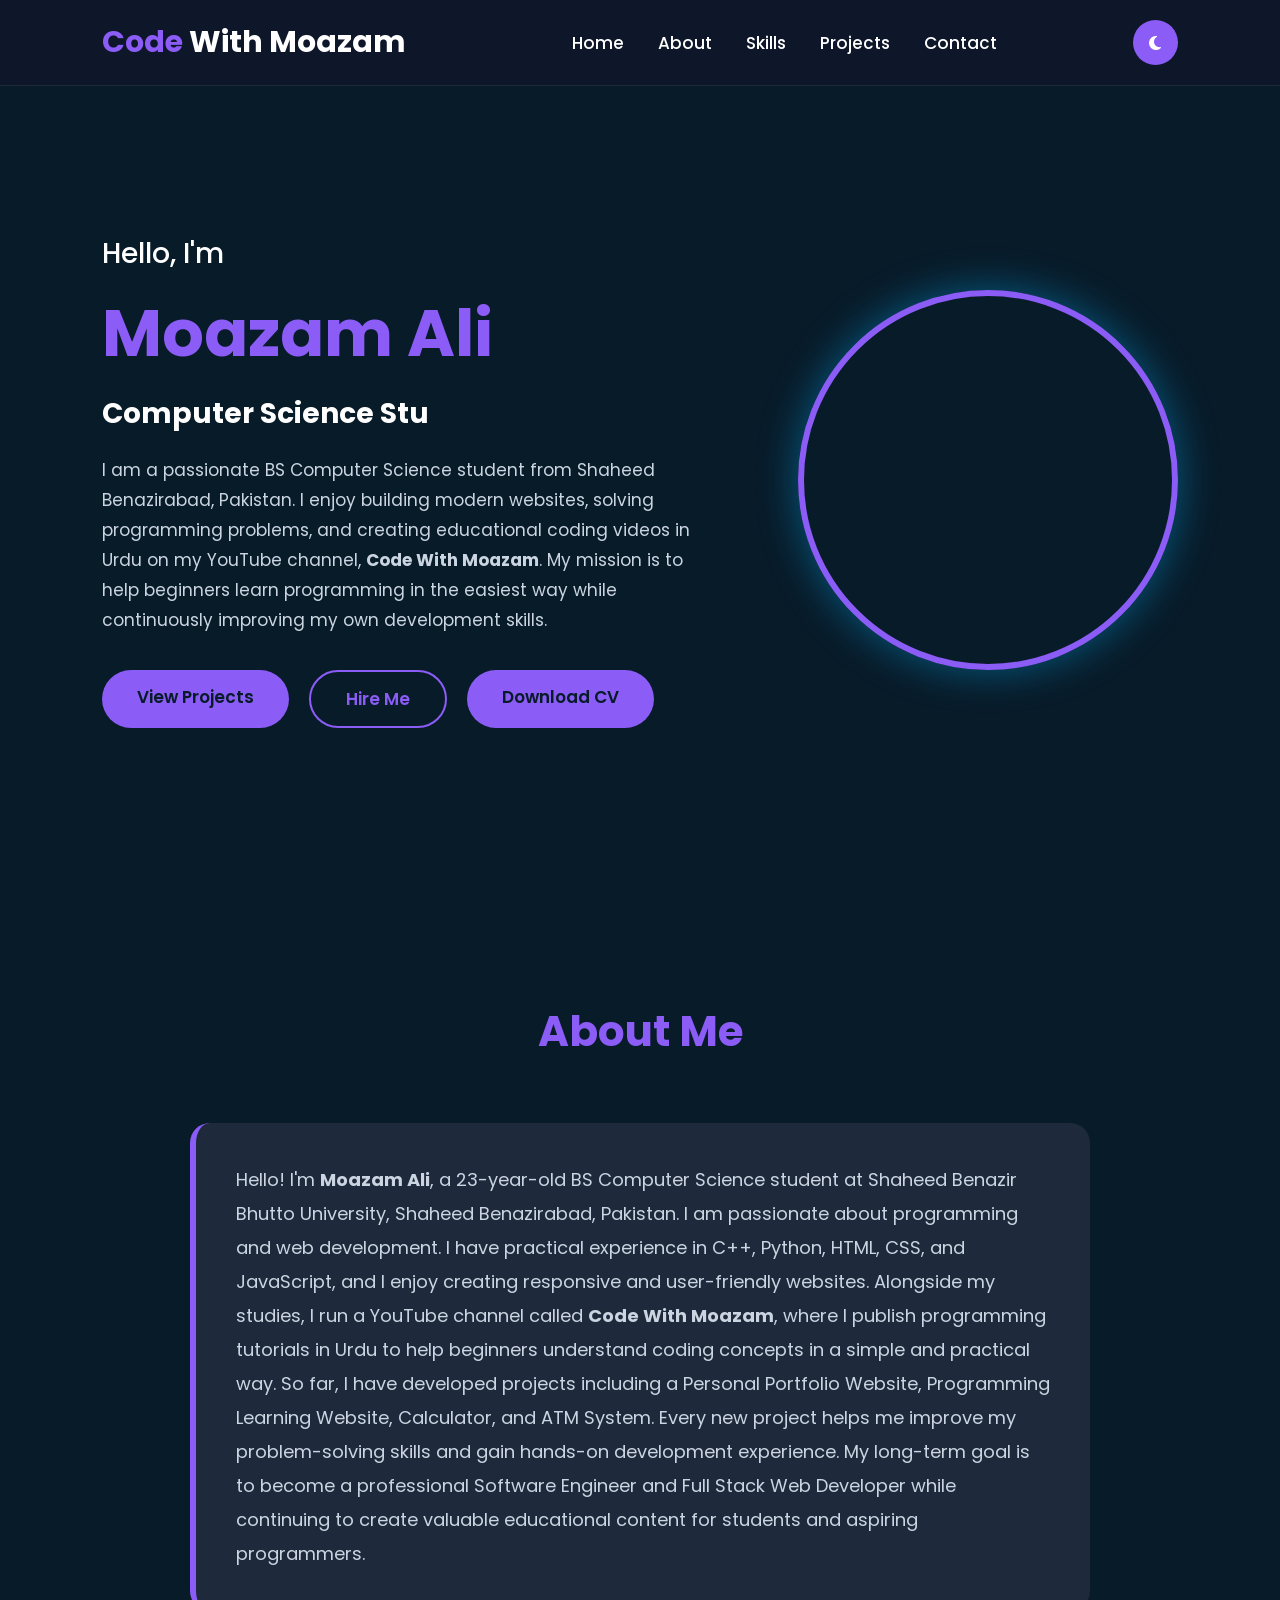
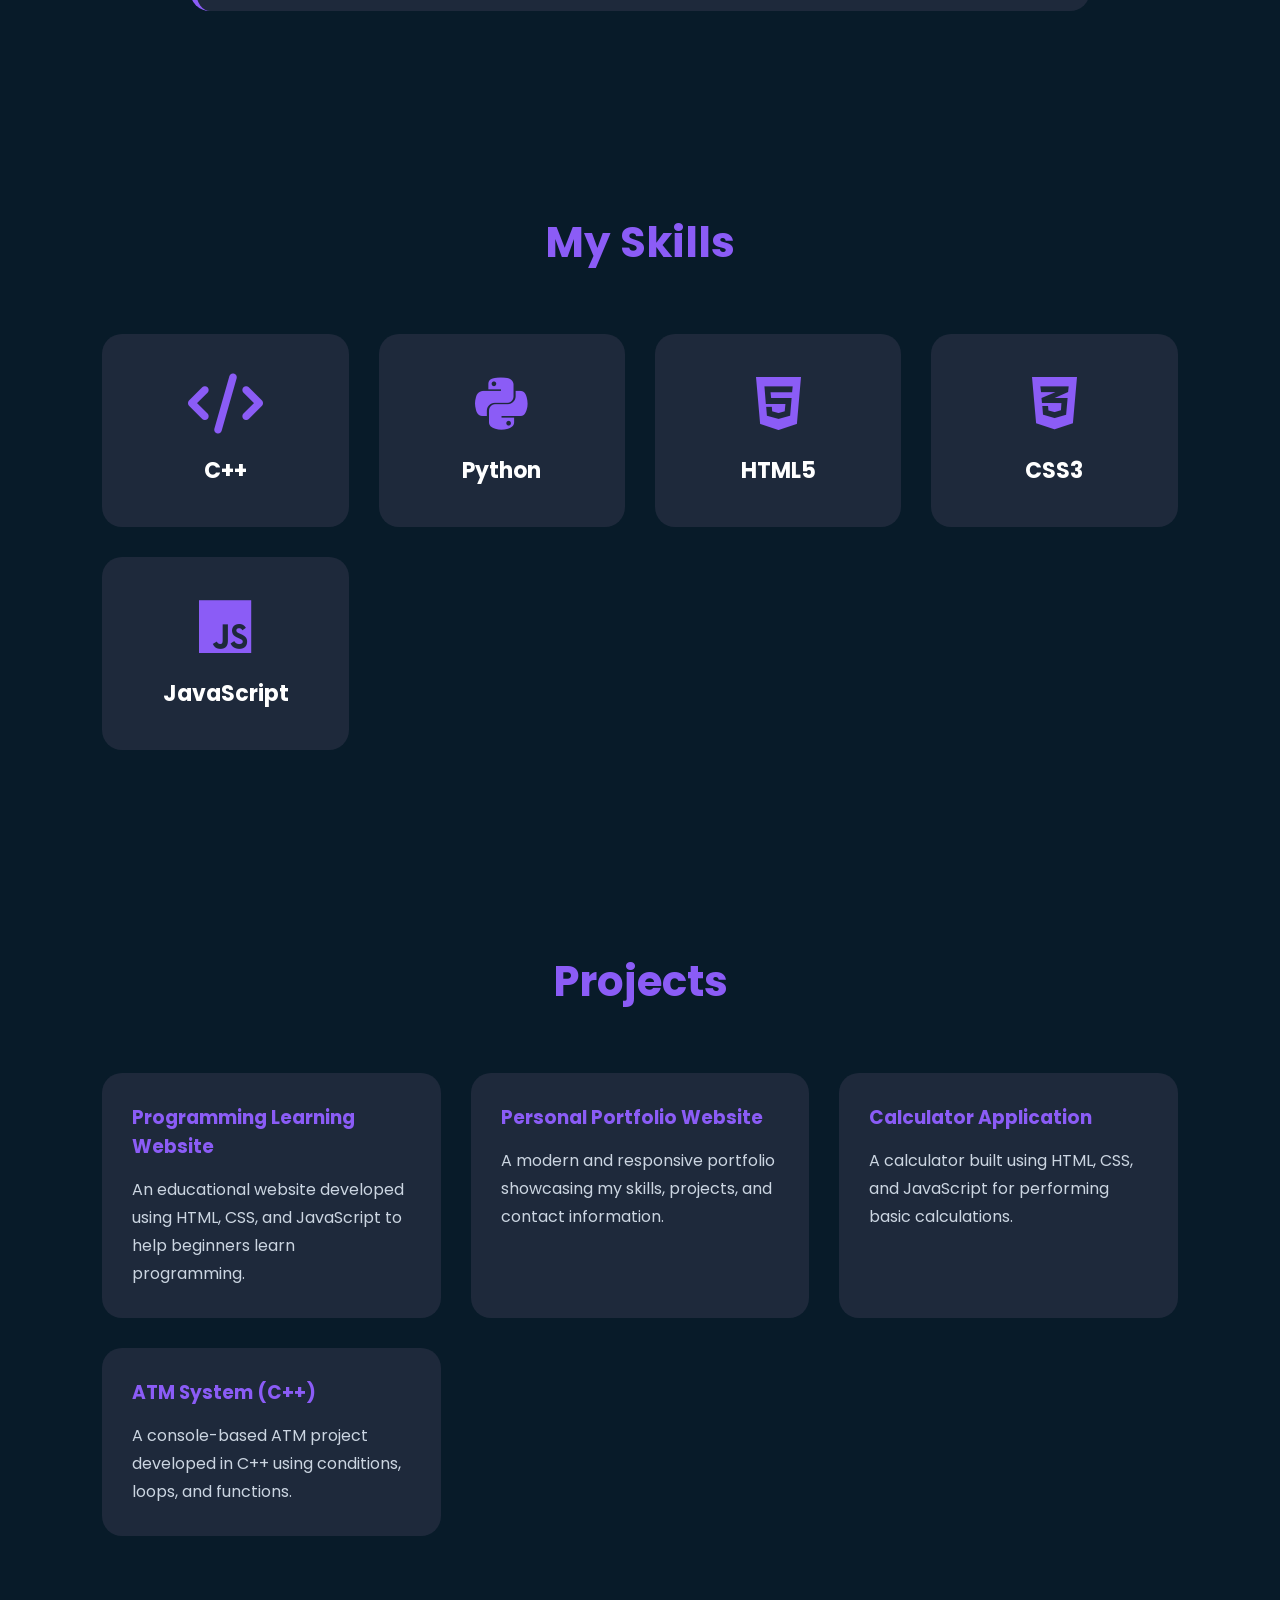
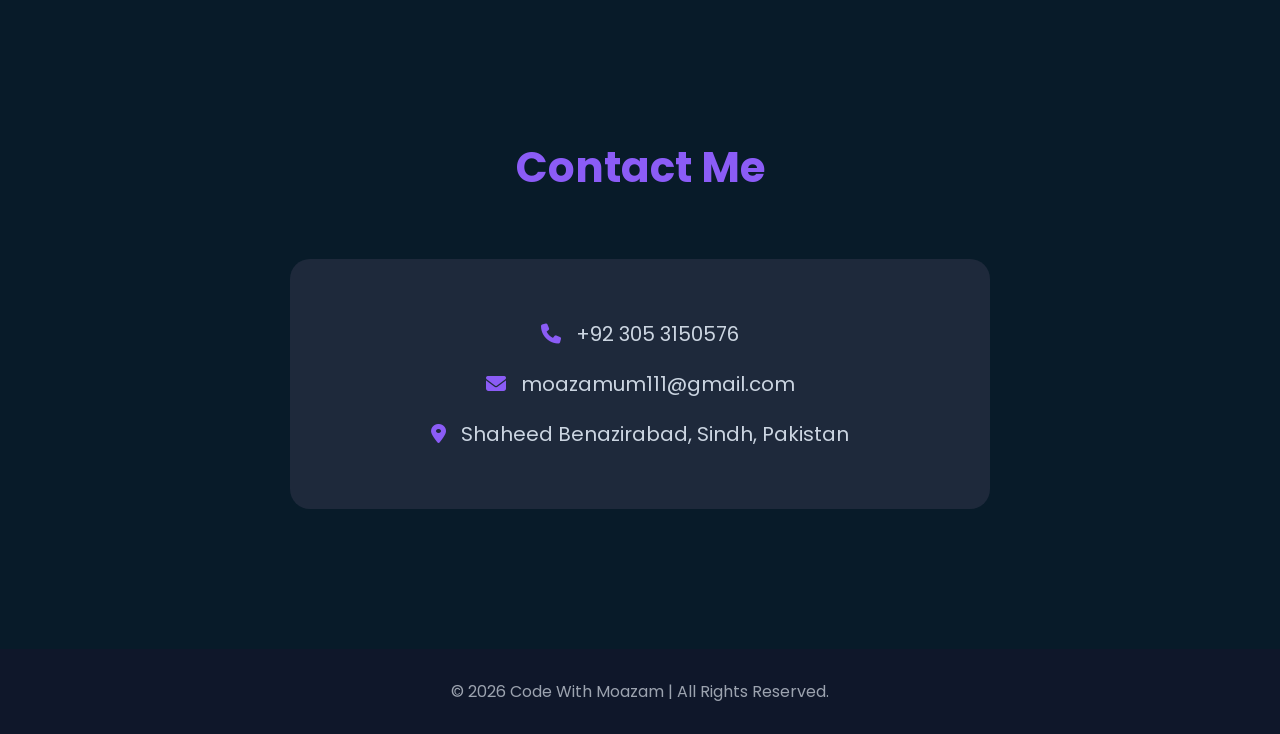
==== index.html @ 1fa163f1 "Rename 2index.html to index.html" ====
<!DOCTYPE html>
<html lang="en">
<head>
    <meta charset="UTF-8">
    <meta name="viewport" content="width=device-width, initial-scale=1.0">
    <title>Moazam Ali | Portfolio</title>

    <link rel="stylesheet" href="2style.css">

    <!-- Font Awesome Icons -->
    <link rel="stylesheet"
    href="https://cdnjs.cloudflare.com/ajax/libs/font-awesome/6.5.2/css/all.min.css">

</head>
<body>

<!-- ================= HEADER ================= -->

<header>

    <div class="logo">
        <span>Code</span> With Moazam
    </div>

    <nav>

        <a href="#home">Home</a>
        <a href="#about">About</a>
        <a href="#skills">Skills</a>
        <a href="#projects">Projects</a>
        <a href="#contact">Contact</a>

    </nav>
    <div class="theme-toggle">
    <i class="fa-solid fa-moon"></i>
</div>
</header>

<!-- ================= HERO ================= -->

<section class="hero" id="home">

    <div class="hero-text">

    <h3>Hello, I'm</h3>

    <h1>Moazam Ali</h1>

    <h2></h2>

        <p>
        I am a passionate BS Computer Science student from Shaheed Benazirabad, Pakistan. I enjoy building modern websites, solving programming problems, and creating educational coding videos in Urdu on my YouTube channel, <b>Code With Moazam</b>. My mission is to help beginners learn programming in the easiest way while continuously improving my own development skills.
        </p>

        <div class="buttons">

            <a href="#projects" class="btn">View Projects</a>

            <a href="#contact" class="btn2">Hire Me</a>
            <a href="cv.pdf" class="btn" download>Download CV</a>
        </div>

    </div>

    <div class="hero-image">

    <img src="images/profile.jpeg" alt="Profile">

    </div>

</section>

<!-- ================= ABOUT ================= -->

<section id="about">

<h2 class="title">About Me</h2>

<div class="about-box">

<p>
Hello! I'm <b>Moazam Ali</b>, a 23-year-old BS Computer Science student at Shaheed Benazir Bhutto University, Shaheed Benazirabad, Pakistan.

I am passionate about programming and web development. I have practical experience in C++, Python, HTML, CSS, and JavaScript, and I enjoy creating responsive and user-friendly websites.

Alongside my studies, I run a YouTube channel called <b>Code With Moazam</b>, where I publish programming tutorials in Urdu to help beginners understand coding concepts in a simple and practical way.

So far, I have developed projects including a Personal Portfolio Website, Programming Learning Website, Calculator, and ATM System. Every new project helps me improve my problem-solving skills and gain hands-on development experience.

My long-term goal is to become a professional Software Engineer and Full Stack Web Developer while continuing to create valuable educational content for students and aspiring programmers.
</p>

</div>

</section>

<!-- ================= SKILLS ================= -->

<section id="skills">

<h2 class="title">My Skills</h2>

<div class="skill-container">

<div class="skill-card">
<i class="fa-solid fa-code"></i>
<h3>C++</h3>
</div>

<div class="skill-card">
<i class="fa-brands fa-python"></i>
<h3>Python</h3>
</div>

<div class="skill-card">
<i class="fa-brands fa-html5"></i>
<h3>HTML5</h3>
</div>

<div class="skill-card">
<i class="fa-brands fa-css3-alt"></i>
<h3>CSS3</h3>
</div>

<div class="skill-card">
<i class="fa-brands fa-js"></i>
<h3>JavaScript</h3>
</div>

</div>

</section>

<!-- ================= PROJECTS ================= -->

<section id="projects">

<h2 class="title">Projects</h2>

<div class="project-container">

<div class="project-card">
<h3>Programming Learning Website</h3>
<p>
An educational website developed using HTML, CSS, and JavaScript to help beginners learn programming.
</p>
</div>

<div class="project-card">
<h3>Personal Portfolio Website</h3>
<p>
A modern and responsive portfolio showcasing my skills, projects, and contact information.
</p>
</div>

<div class="project-card">
<h3>Calculator Application</h3>
<p>
A calculator built using HTML, CSS, and JavaScript for performing basic calculations.
</p>
</div>

<div class="project-card">
<h3>ATM System (C++)</h3>
<p>
A console-based ATM project developed in C++ using conditions, loops, and functions.
</p>
</div>

</div>

</section>

<!-- ================= CONTACT ================= -->

<section id="contact">

<h2 class="title">Contact Me</h2>

<div class="contact-box">

<p>
<i class="fa-solid fa-phone"></i>
+92 305 3150576
</p>

<p>
<i class="fa-solid fa-envelope"></i>
moazamum111@gmail.com
</p>

<p>
<i class="fa-solid fa-location-dot"></i>
Shaheed Benazirabad, Sindh, Pakistan
</p>

</div>

</section>

<!-- ================= FOOTER ================= -->

<footer>

<p>

© 2026 Code With Moazam | All Rights Reserved.

</p>

</footer>

<script src="2script.js"></script>

</body>
</html>
---- 2style.css ----
/* =========================
   GOOGLE FONT
========================= */
@import url('https://fonts.googleapis.com/css2?family=Poppins:wght@300;400;500;600;700;800&display=swap');

*{
    margin:0;
    padding:0;
    box-sizing:border-box;
    font-family:'Poppins',sans-serif;
    scroll-behavior:smooth;
}

body{
    background:#081b29;
    color:white;
    overflow-x:hidden;
}
/* =========================
   HEADER
========================= */

header{
    position:fixed;
    top:0;
    left:0;
    width:100%;
    padding:20px 8%;
    display:flex;
    justify-content:space-between;
    align-items:center;
    background:rgba(15,23,42,.92);
    backdrop-filter:blur(15px);
    z-index:1000;
    border-bottom:1px solid rgba(255,255,255,.08);
}

.logo{
    font-size:30px;
    font-weight:700;
    color:#fff;
}

.logo span{
    color:#8b5cf6;
}

nav a{
    color:white;
    text-decoration:none;
    margin-left:30px;
    font-size:17px;
    transition:.3s;
    font-weight:500;
}

nav a:hover{
    color:#8b5cf6;
}

/* =========================
   HERO SECTION
========================= */

.hero{
    width:100%;
    min-height:100vh;

    display:flex;
    justify-content:space-between;
    align-items:center;

    padding:120px 8% 60px;
}

.hero-text{
    width:55%;
}

.hero-text h3{
    font-size:28px;
    font-weight:500;
}

.hero-text h1{
    font-size:65px;
    color:#8b5cf6;
    margin:10px 0;
}

.hero-text h2{
    font-size:28px;
    margin-bottom:20px;
}

.hero-text p{
    color:#cbd5e1;
    line-height:30px;
    font-size:17px;
    margin-bottom:35px;
}

/* =========================
   BUTTONS
========================= */

.buttons{
    display:flex;
    gap:20px;
}

.btn,
.btn2{

    display:inline-block;

    padding:14px 35px;

    border-radius:40px;

    text-decoration:none;

    font-size:17px;

    font-weight:600;

    transition:.4s;

}

.btn{

    background:#8b5cf6;
    color:#081b29;

}

.btn:hover{

    transform:translateY(-6px);
    box-shadow:0 0 25px #8b5cf6;

}

.btn2{

    border:2px solid #8b5cf6;
    color:#8b5cf6;

}

.btn2:hover{

    background:#8b5cf6;
    color:#081b29;

}

/* =========================
   HERO IMAGE
========================= */

.hero-image{

    width:380px;
    height:380px;

    border-radius:50%;

    overflow:hidden;

    border:6px solid #8b5cf6;

    box-shadow:0 0 40px rgba(0,171,240,.45);

}

.hero-image img{

    width:100%;
    height:100%;
    object-fit:cover;

}

/* =========================
   COMMON TITLE
========================= */

.title{

    text-align:center;

    font-size:42px;

    margin-bottom:60px;

    color:#8b5cf6;

}

/* =========================
   ABOUT
========================= */

#about{

    padding:100px 8%;

}

.about-box{

    max-width:900px;

    margin:auto;

    background:#1e293b;

    padding:40px;

    border-radius:20px;

    line-height:34px;

    font-size:18px;

    color:#cbd5e1;

    border-left:6px solid #8b5cf6;

    transition:.4s;

}

.about-box:hover{

    transform:translateY(-8px);

    box-shadow:0 0 30px rgba(0,171,240,.25);

}
/* =========================
   SKILLS
========================= */

#skills{
    padding:100px 8%;
}

.skill-container{
    display:grid;
    grid-template-columns:repeat(auto-fit,minmax(220px,1fr));
    gap:30px;
}

.skill-card{
    background:#1e293b;
    padding:40px 20px;
    border-radius:20px;
    text-align:center;
    transition:.4s;
    cursor:pointer;
}

.skill-card:hover{
    transform:translateY(-12px);
    box-shadow:0 0 25px rgba(0,171,240,.35);
}

.skill-card i{
    font-size:60px;
    color:#8b5cf6;
    margin-bottom:20px;
}

.skill-card h3{
    font-size:22px;
}

/* =========================
   PROJECTS
========================= */

#projects{
    padding:100px 8%;
}

.project-container{
    display:grid;
    grid-template-columns:repeat(auto-fit,minmax(280px,1fr));
    gap:30px;
}

.project-card{
    background:#1e293b;
    padding:30px;
    border-radius:20px;
    transition:.4s;
}

.project-card:hover{
    transform:translateY(-10px);
    box-shadow:0 0 30px rgba(0,171,240,.35);
}

.project-card h3{
    color:#8b5cf6;
    margin-bottom:15px;
}

.project-card p{
    color:#cbd5e1;
    line-height:28px;
}

/* =========================
   CONTACT
========================= */

#contact{
    padding:100px 8%;
}

.contact-box{
    max-width:700px;
    margin:auto;
    background:#1e293b;
    padding:40px;
    border-radius:20px;
    text-align:center;
}

.contact-box p{
    font-size:20px;
    margin:20px 0;
    color:#cbd5e1;
}

.contact-box i{
    color:#8b5cf6;
    margin-right:10px;
}

/* =========================
   FOOTER
========================= */

footer{
    background:#0f172a;
    text-align:center;
    padding:30px;
    margin-top:40px;
}

footer p{
    color:#9ca3af;
}

/* =========================
   SCROLLBAR
========================= */

::-webkit-scrollbar{
    width:10px;
}

::-webkit-scrollbar-track{
    background:#081b29;
}

::-webkit-scrollbar-thumb{
    background:#8b5cf6;
    border-radius:10px;
}

/* =========================
   RESPONSIVE
========================= */

@media(max-width:992px){

.hero{
    flex-direction:column-reverse;
    text-align:center;
}

.hero-text{
    width:100%;
}

.hero-image{
    width:280px;
    height:280px;
    margin-bottom:50px;
}

header{
    flex-direction:column;
    gap:15px;
}

nav{
    display:flex;
    flex-wrap:wrap;
    justify-content:center;
}

nav a{
    margin:8px 12px;
}

.hero-text h1{
    font-size:48px;
}

.hero-text h2{
    font-size:24px;
}

.buttons{
    justify-content:center;
}

}

@media(max-width:600px){

.hero{
    padding-top:160px;
}

.hero-text h1{
    font-size:38px;
}

.hero-text h2{
    font-size:20px;
}

.hero-text p{
    font-size:15px;
    line-height:28px;
}

.title{
    font-size:32px;
}

.btn,
.btn2{
    padding:12px 24px;
    font-size:15px;
}

.hero-image{
    width:220px;
    height:220px;
}

}
/* =========================
   DARK/LIGHT MODE
========================= */

.theme-toggle{
width:45px;
height:45px;
background:#8b5cf6;
display:flex;
justify-content:center;
align-items:center;
border-radius:50%;
cursor:pointer;
transition:.4s;
}

.theme-toggle:hover{
transform:rotate(180deg);
}

.light-mode{
background:#f4f4f4;
color:#111;
}

.light-mode header{
background:white;
}

.light-mode .about-box,
.light-mode .skill-card,
.light-mode .project-card,
.light-mode .contact-box{
background:white;
color:#111;
}

.light-mode p{
color:#444;
}

/* =========================
   FLOATING ANIMATION
========================= */

.hero-image{

animation:float 4s ease-in-out infinite;

}

@keyframes float{

0%{
transform:translateY(0);
}

50%{
transform:translateY(-20px);
}

100%{
transform:translateY(0);
}

}

/* =========================
   GLOW EFFECT
========================= */

.skill-card:hover,
.project-card:hover{

box-shadow:0 0 35px #8b5cf6;

}

/* =========================
   BUTTON GLOW
========================= */

.btn:hover{

box-shadow:0 0 35px #8b5cf6;

}

.btn2:hover{

box-shadow:0 0 35px #8b5cf6;

}
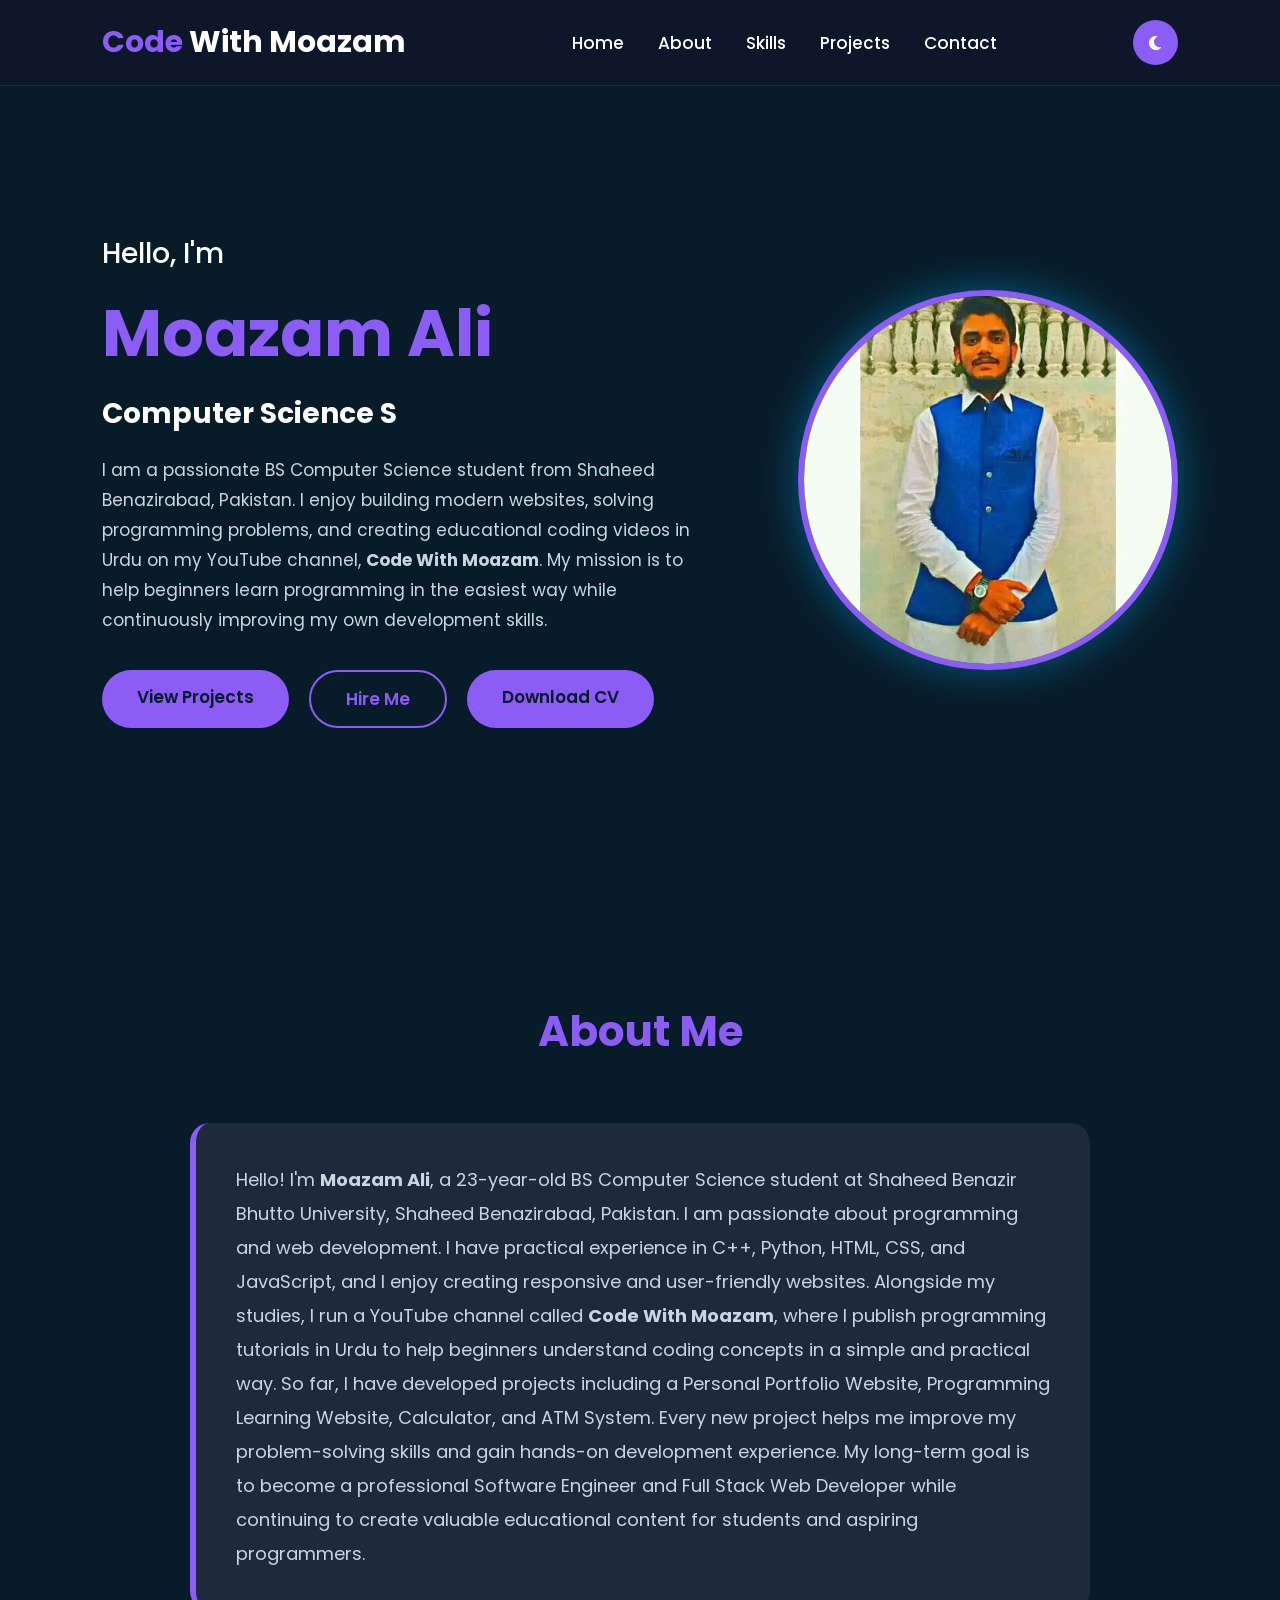
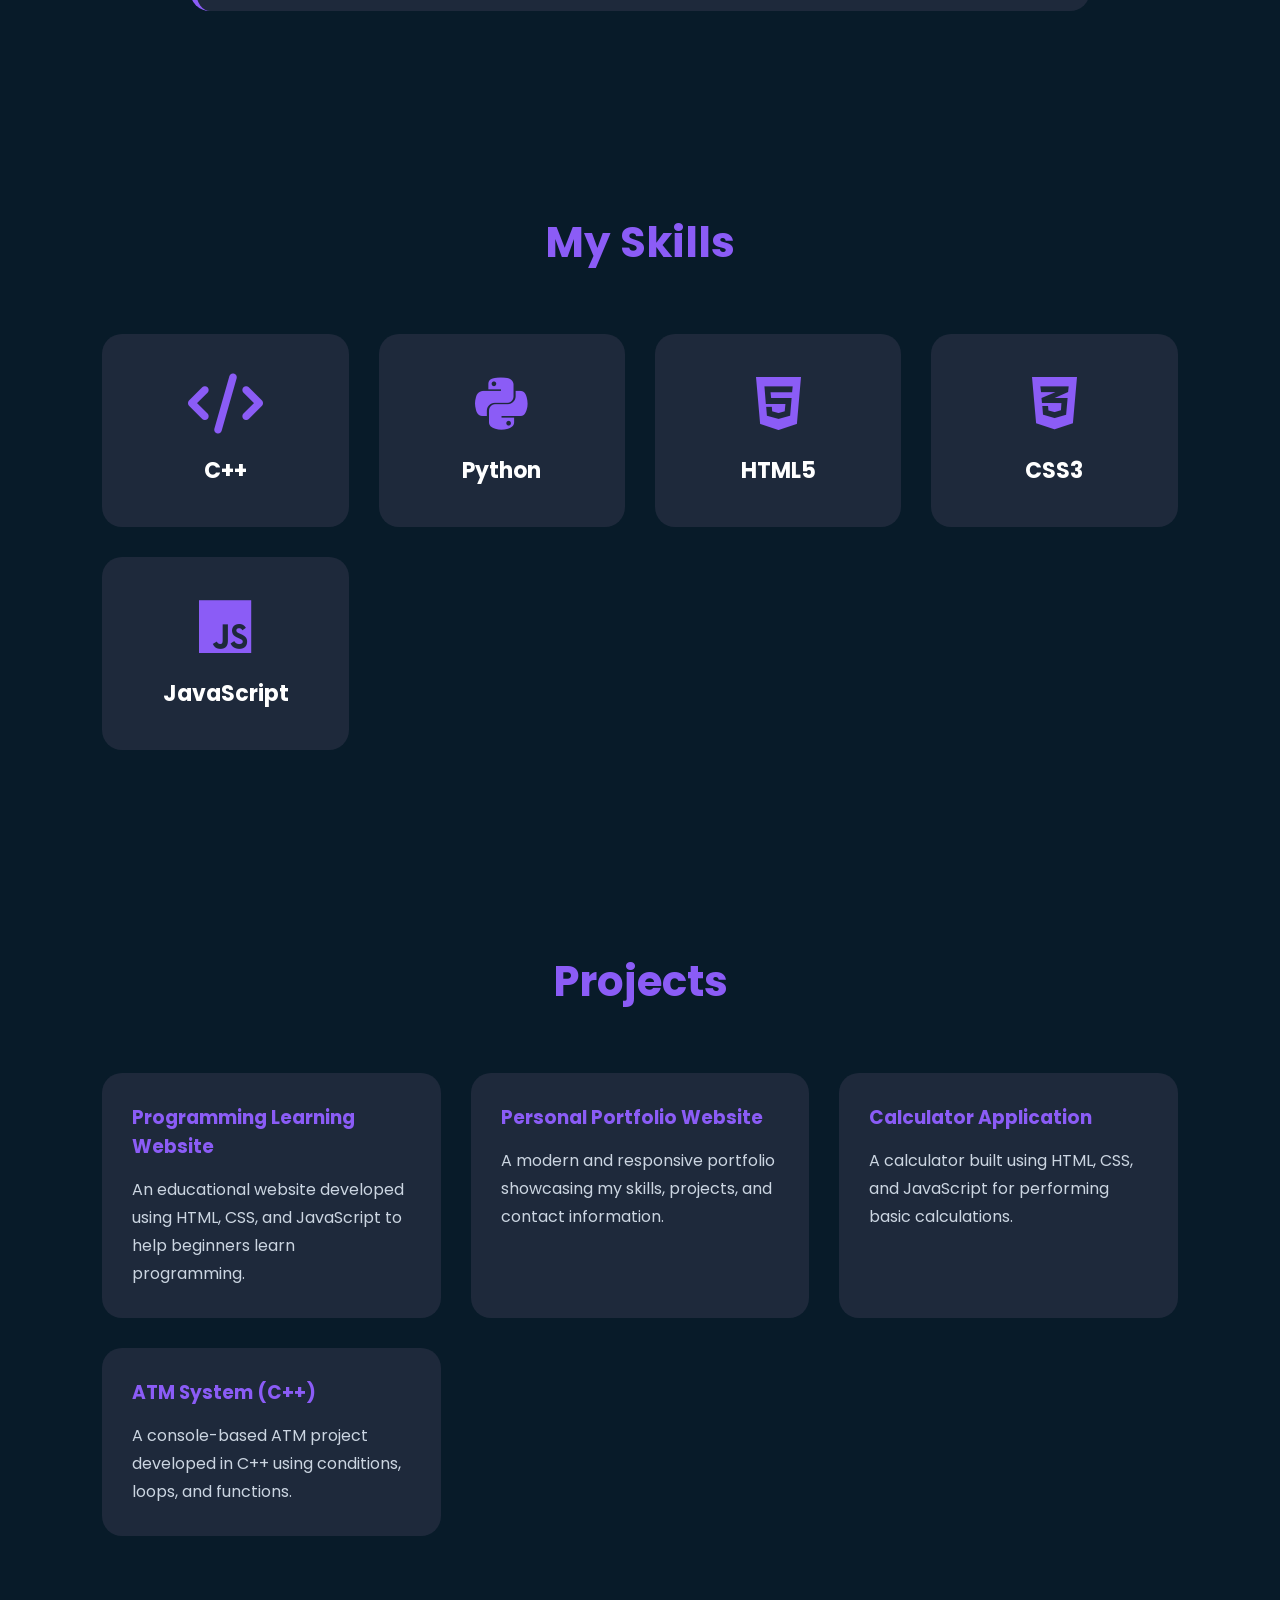
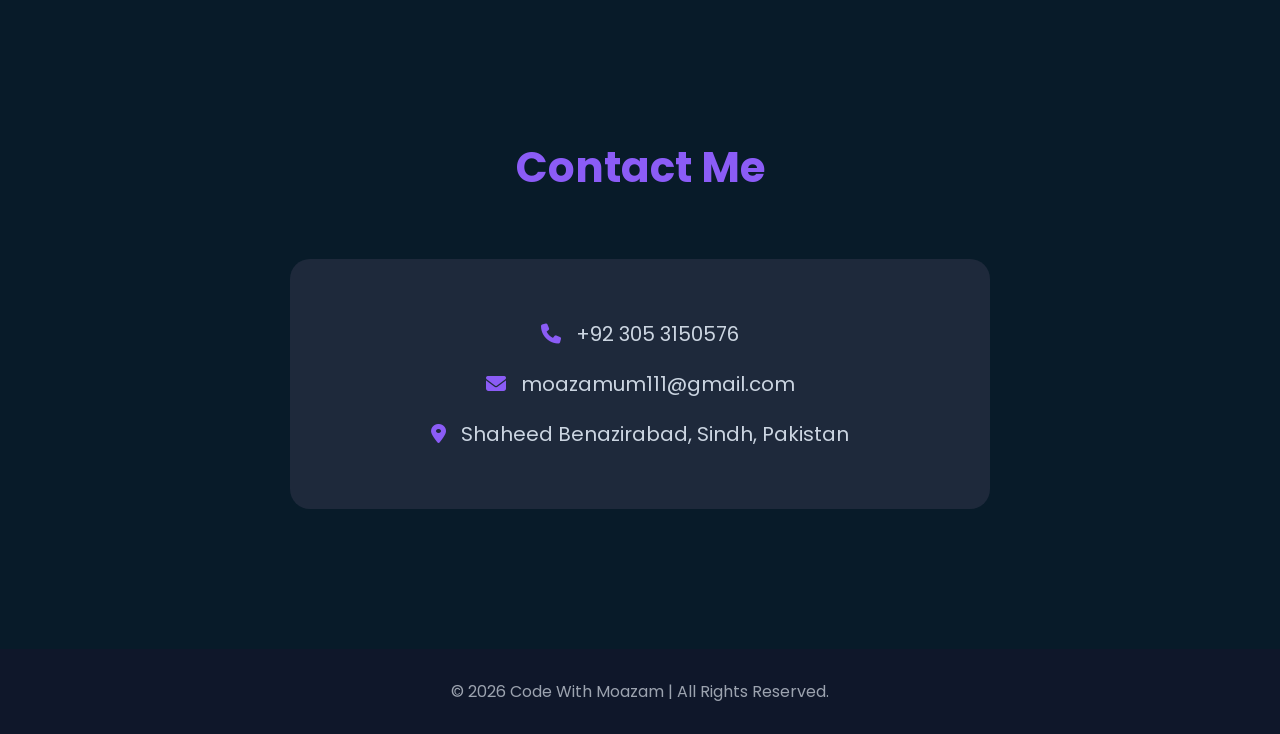
==== commit 39e58471: "Update index.html" ====
--- a/index.html
+++ b/index.html
@@ -64,7 +64,7 @@
 
     <div class="hero-image">
 
-    <img src="images/profile.jpeg" alt="Profile">
+    <img src="profile.jpeg" alt="Profile">
 
     </div>
 
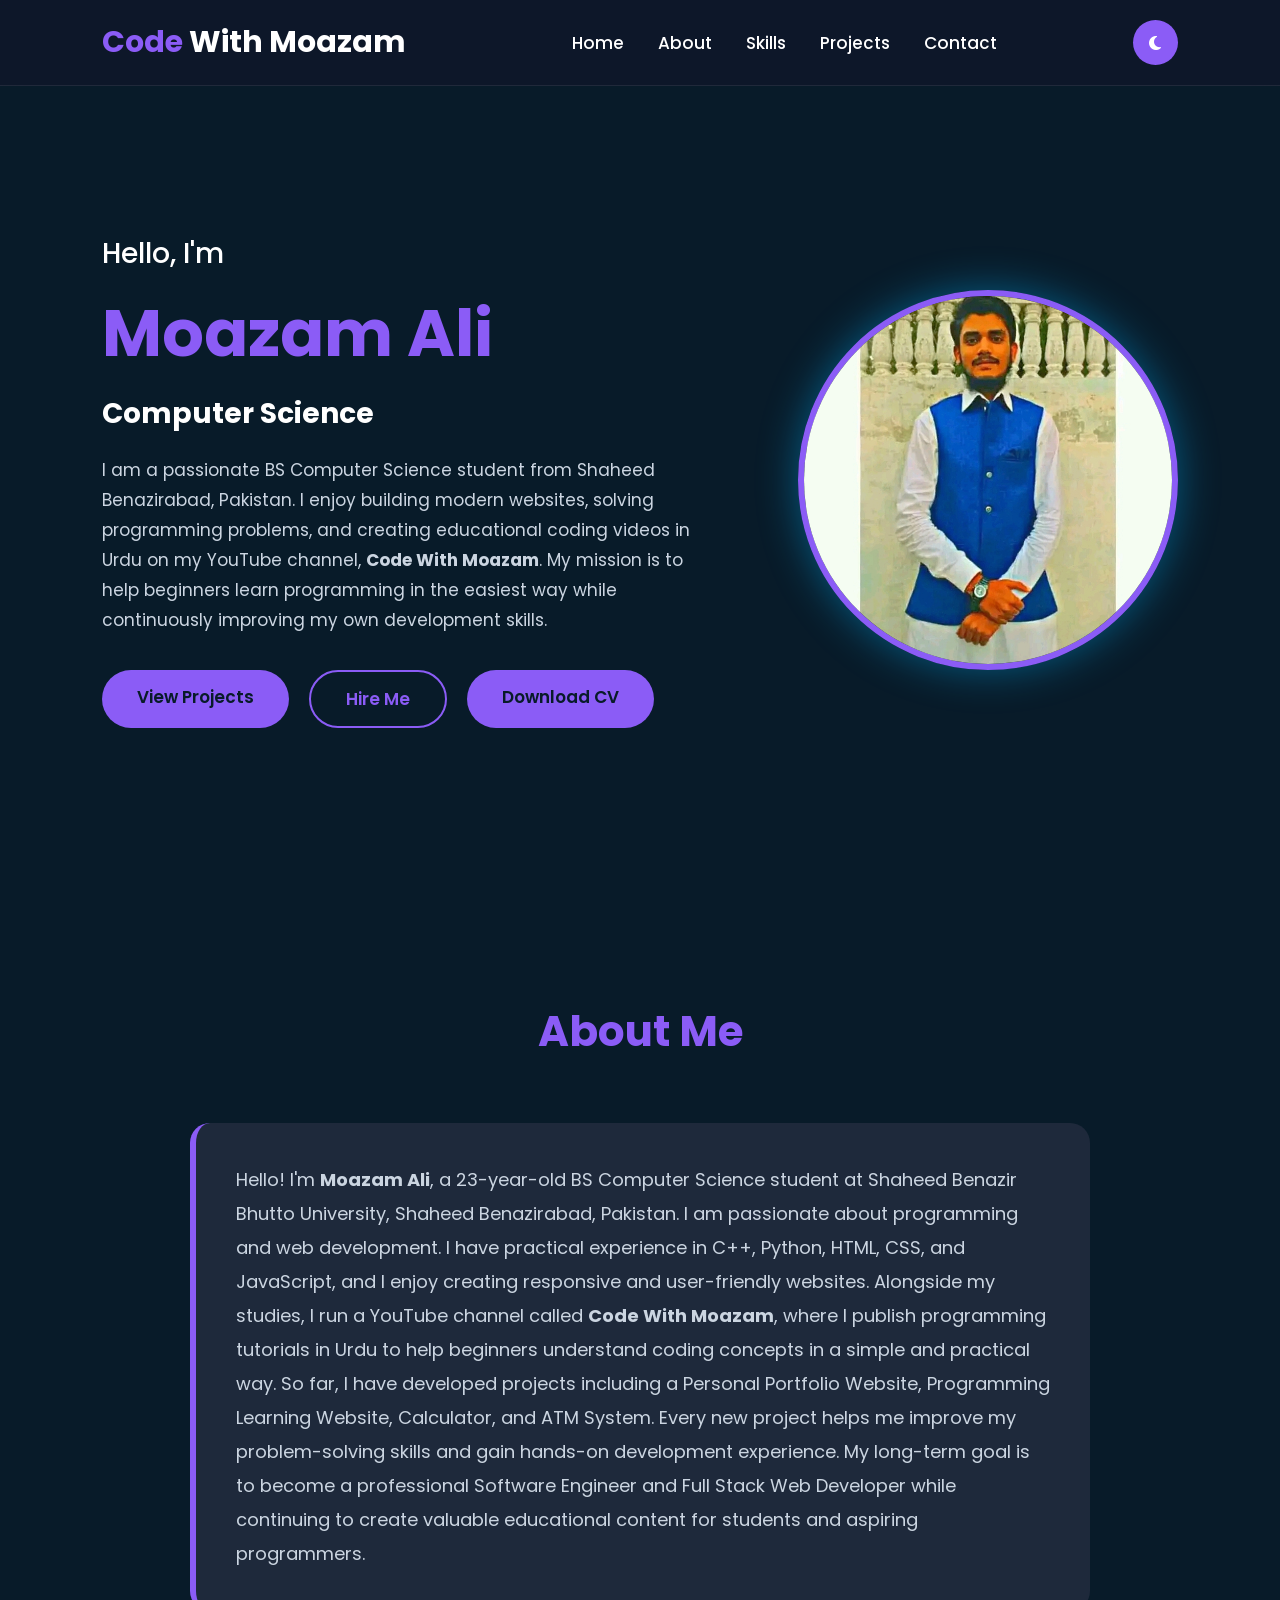
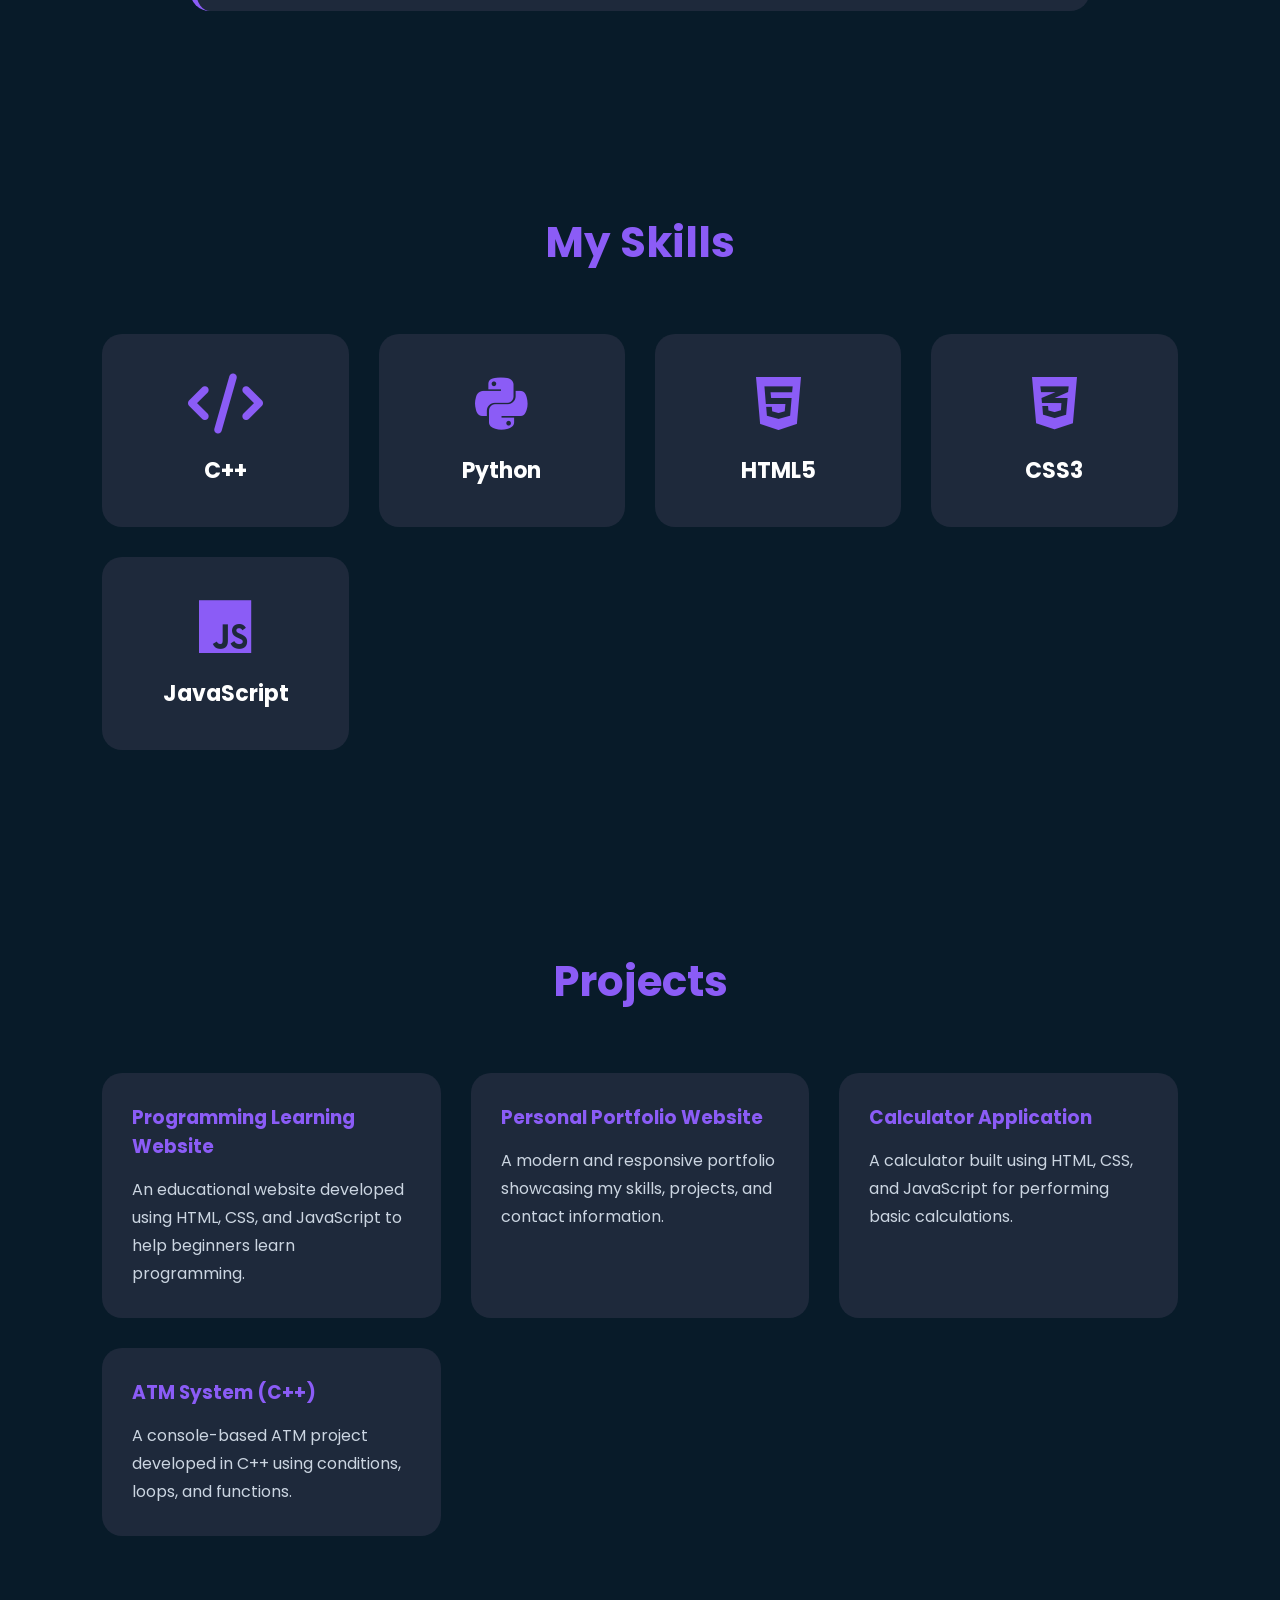
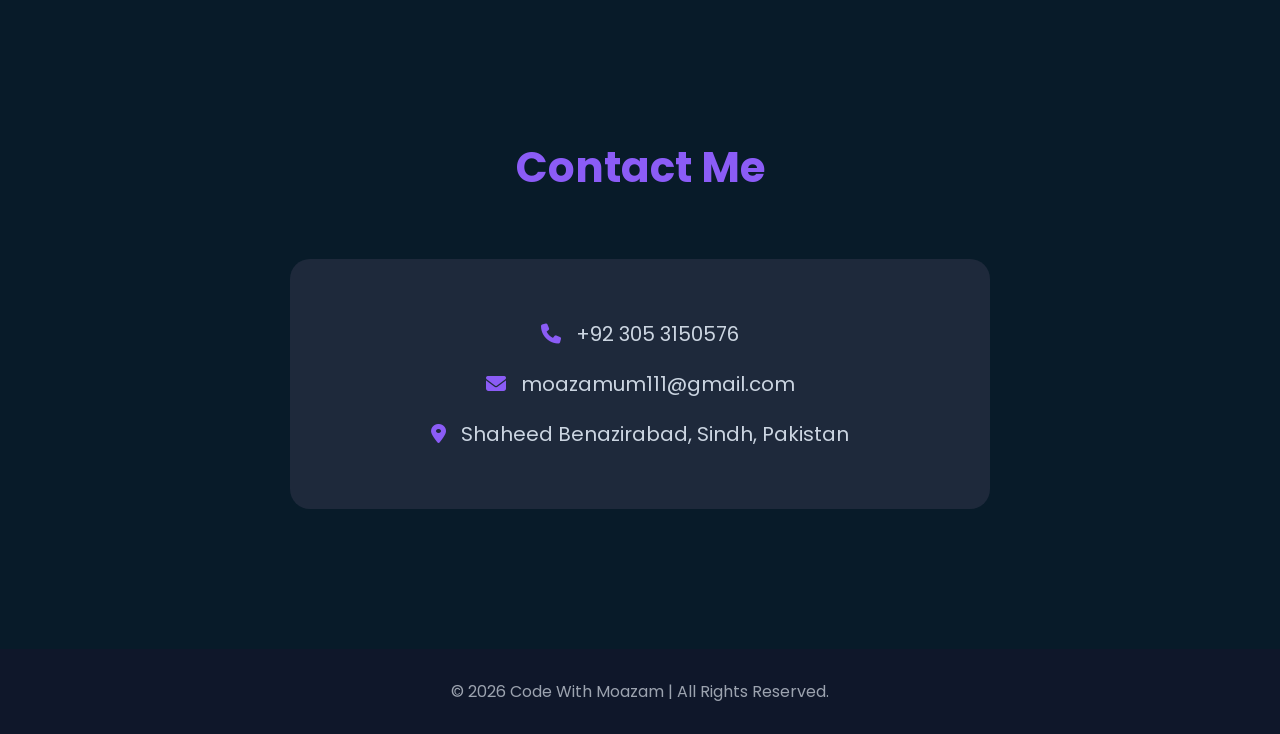
==== commit 89c5ff35: "Update index.html" ====
--- a/index.html
+++ b/index.html
@@ -57,7 +57,7 @@
             <a href="#projects" class="btn">View Projects</a>
 
             <a href="#contact" class="btn2">Hire Me</a>
-            <a href="cv.pdf" class="btn" download>Download CV</a>
+            <a href="CV.pdf" class="btn" download>Download CV</a>
         </div>
 
     </div>
